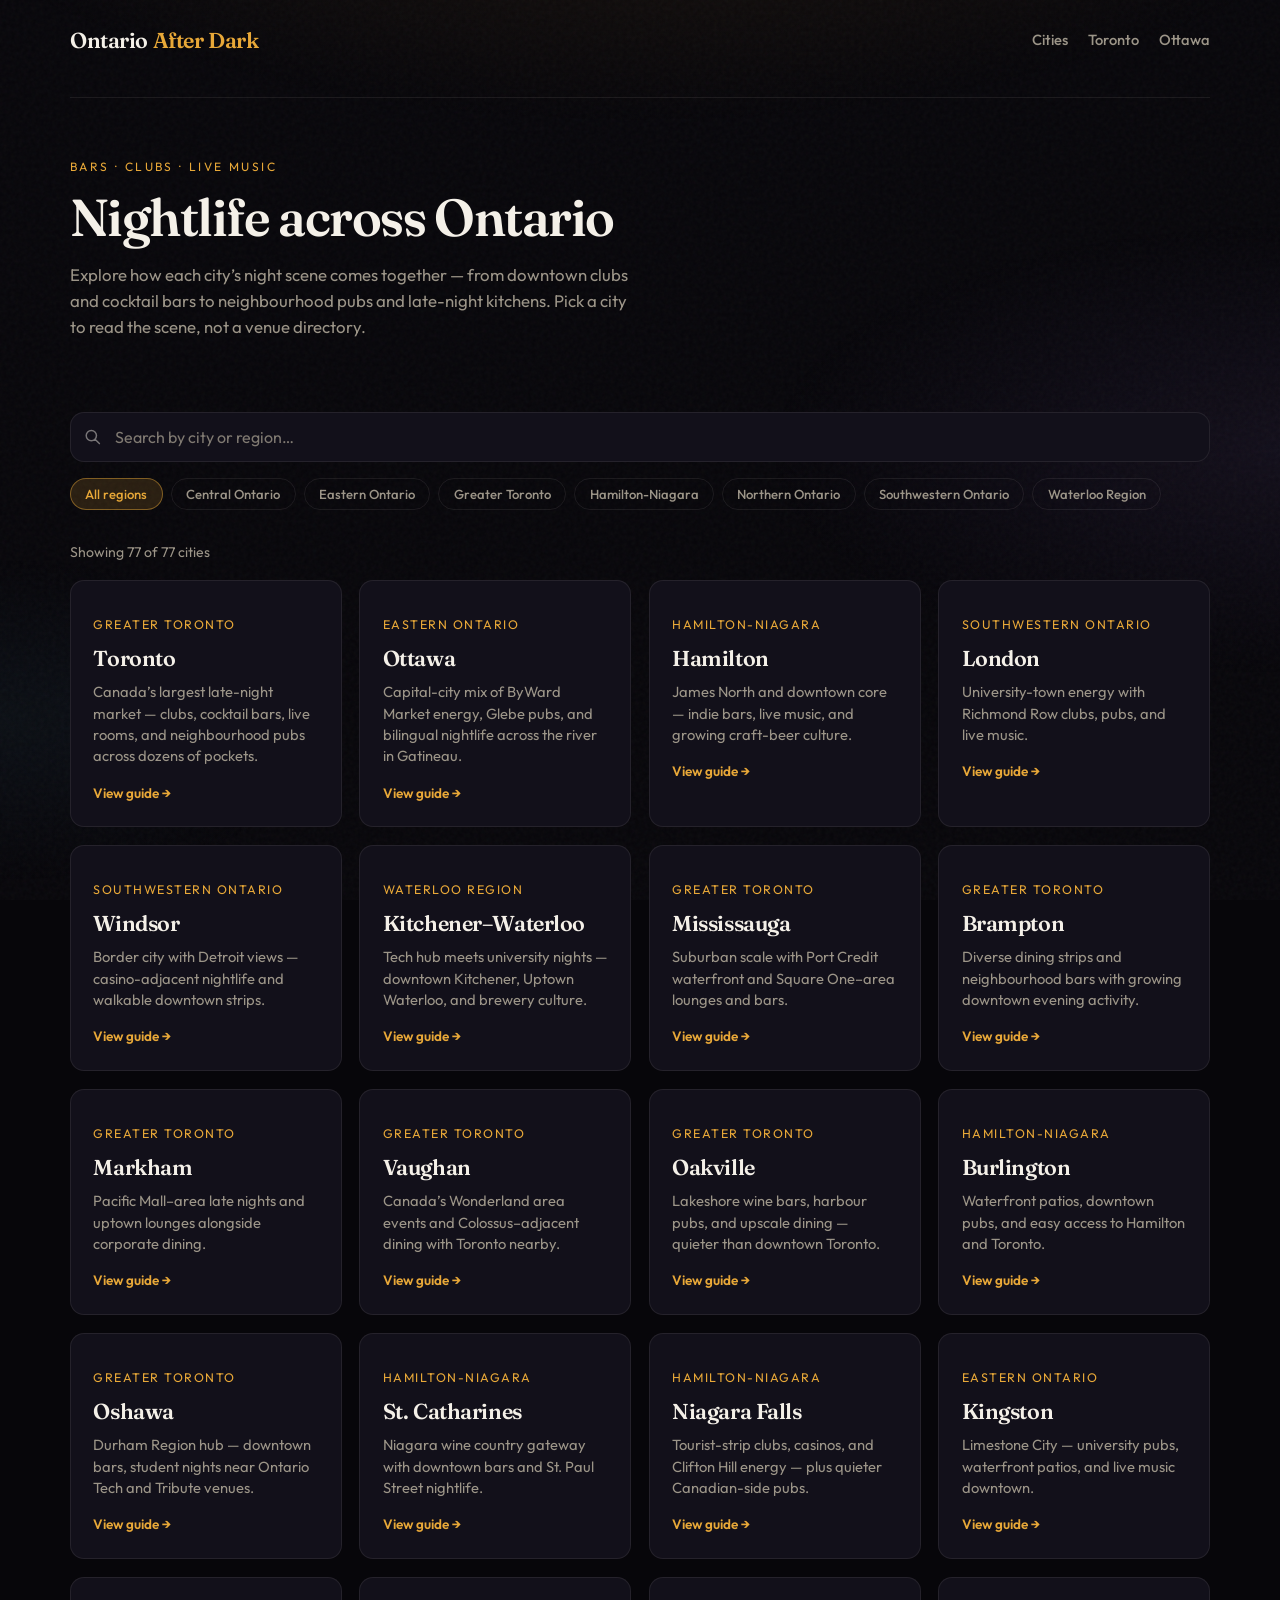
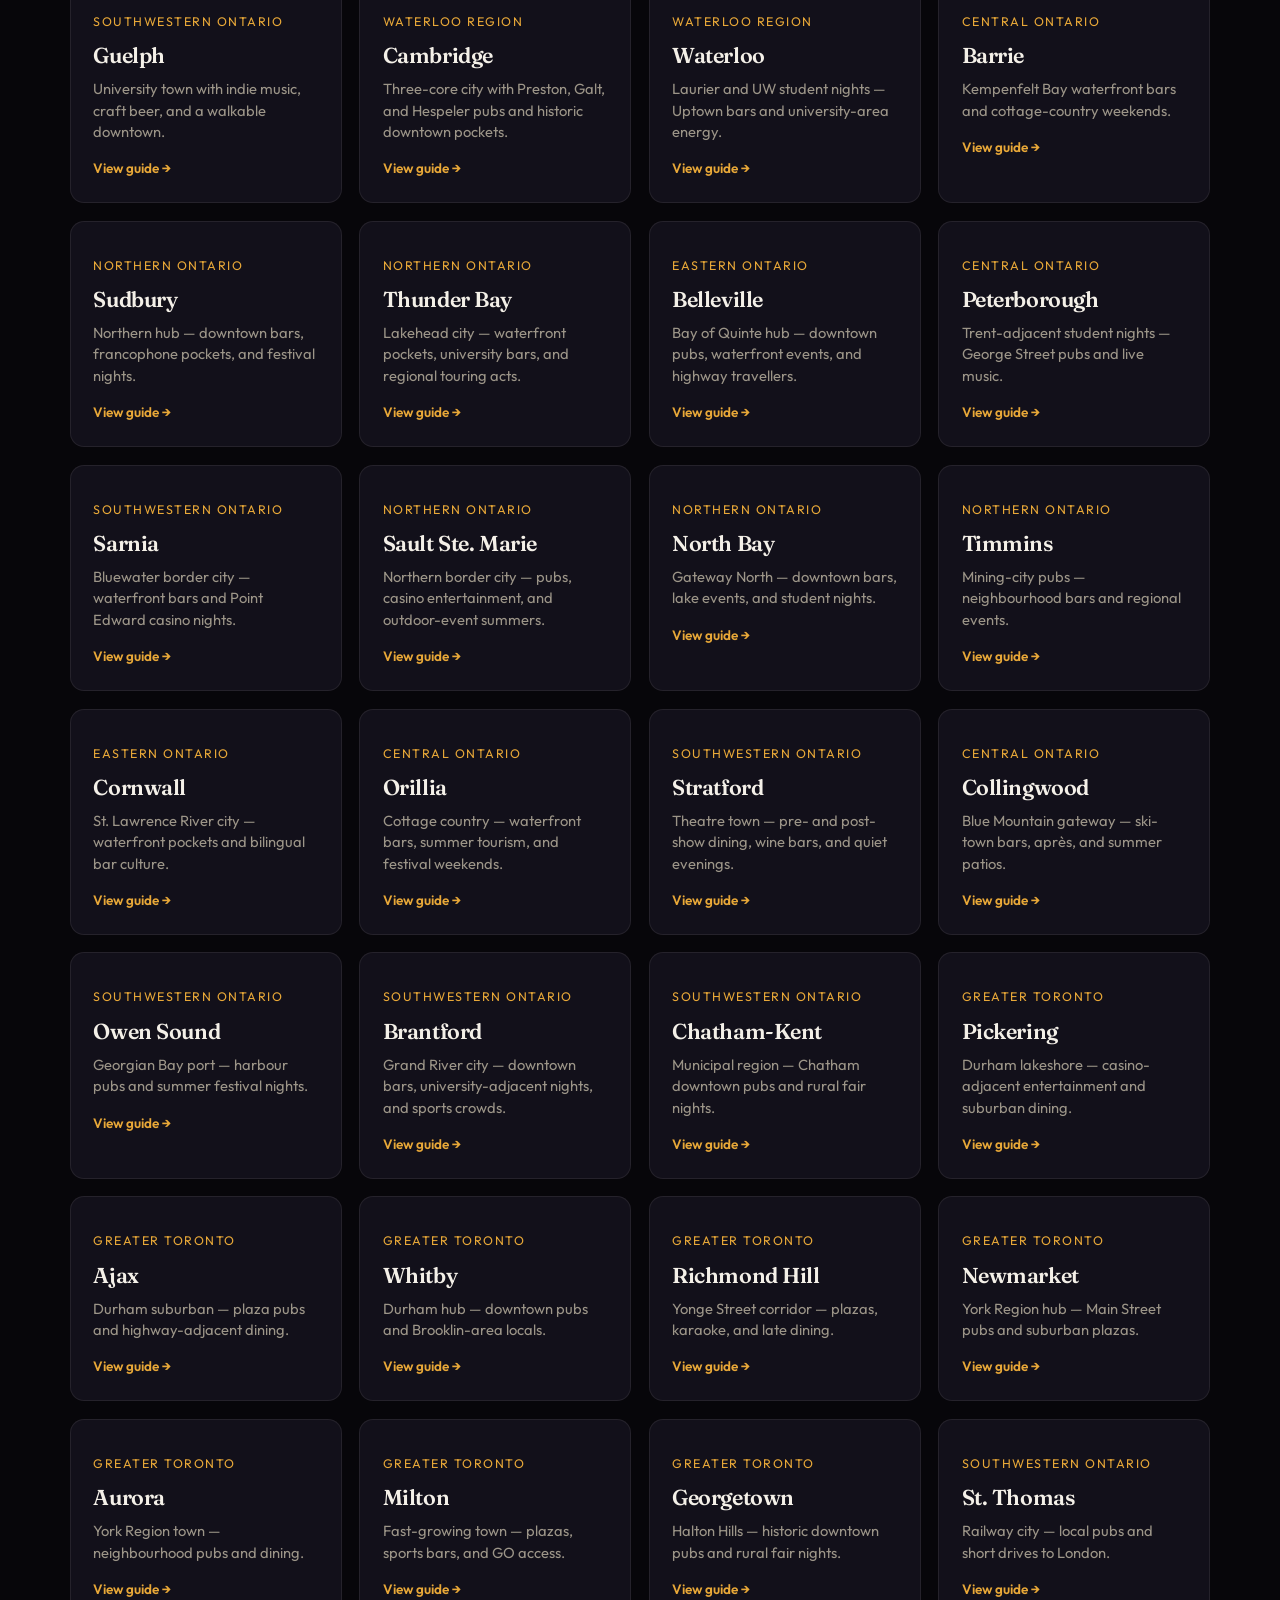
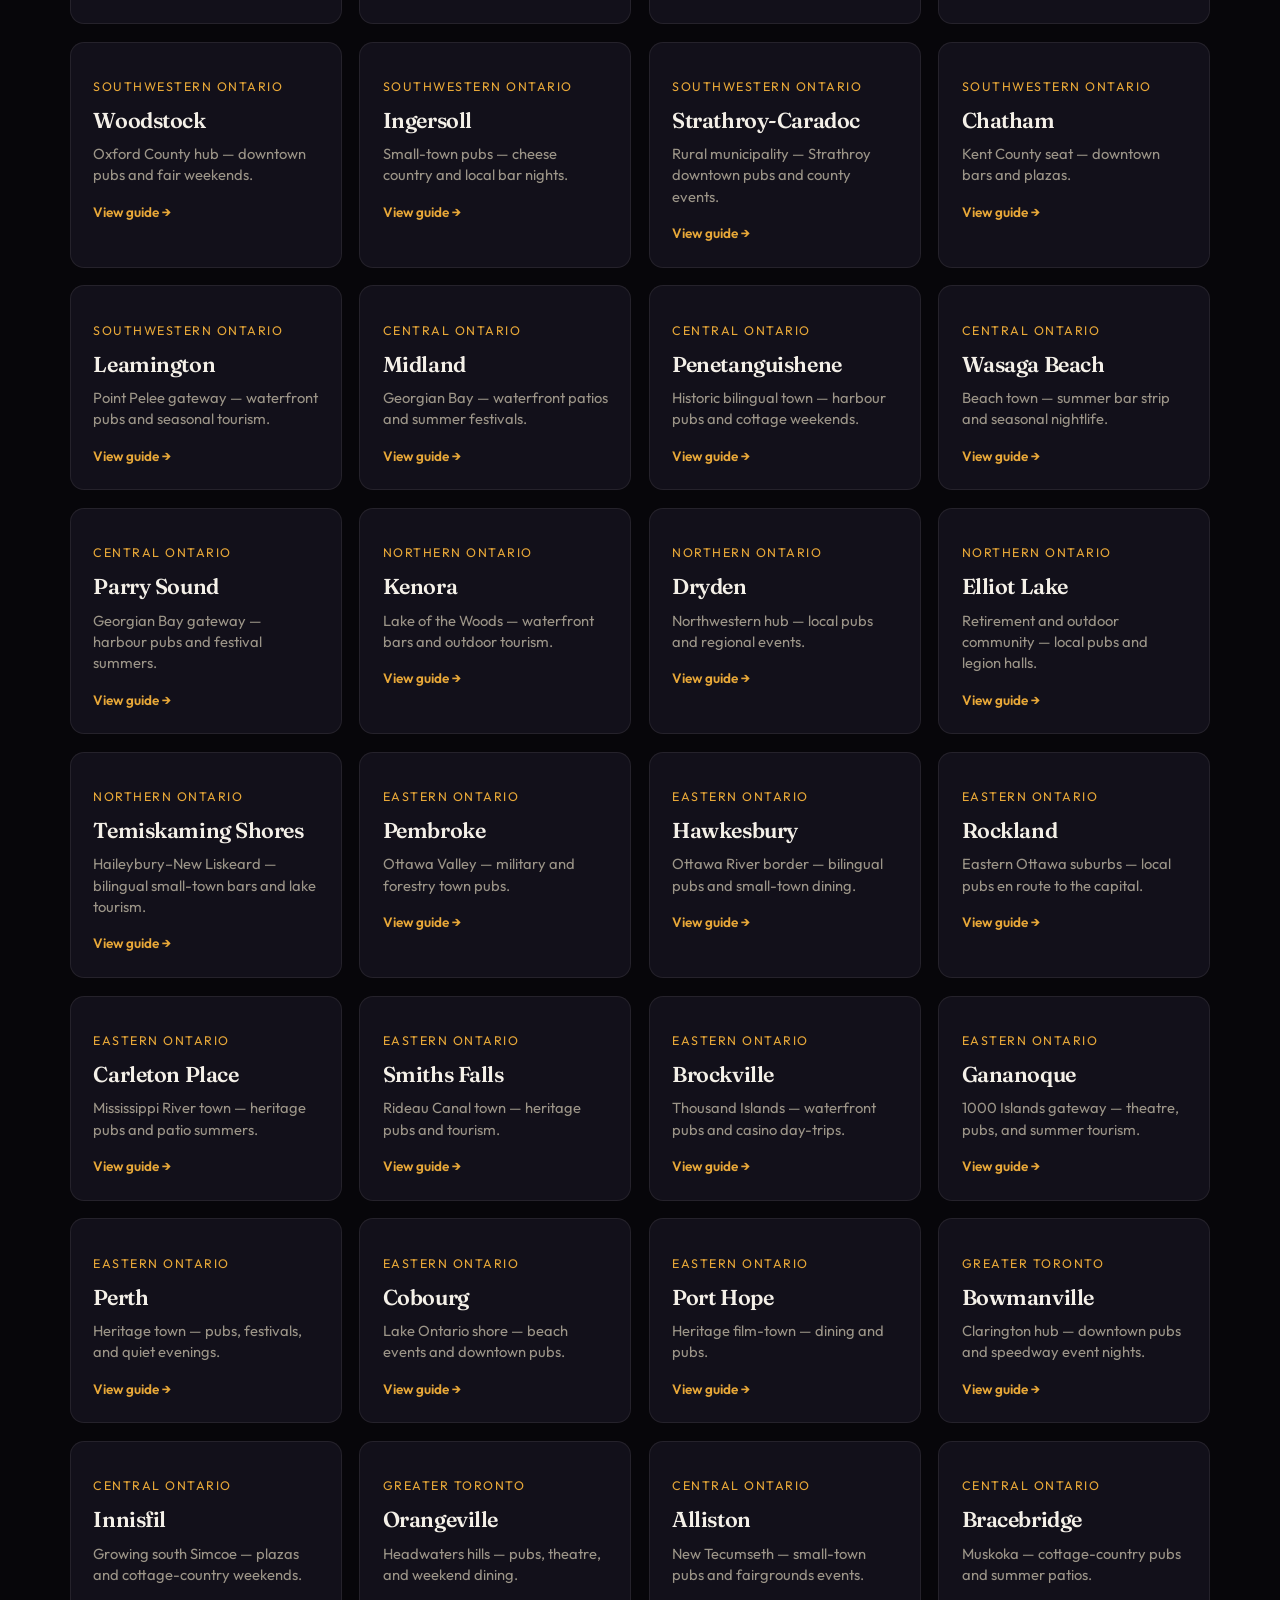
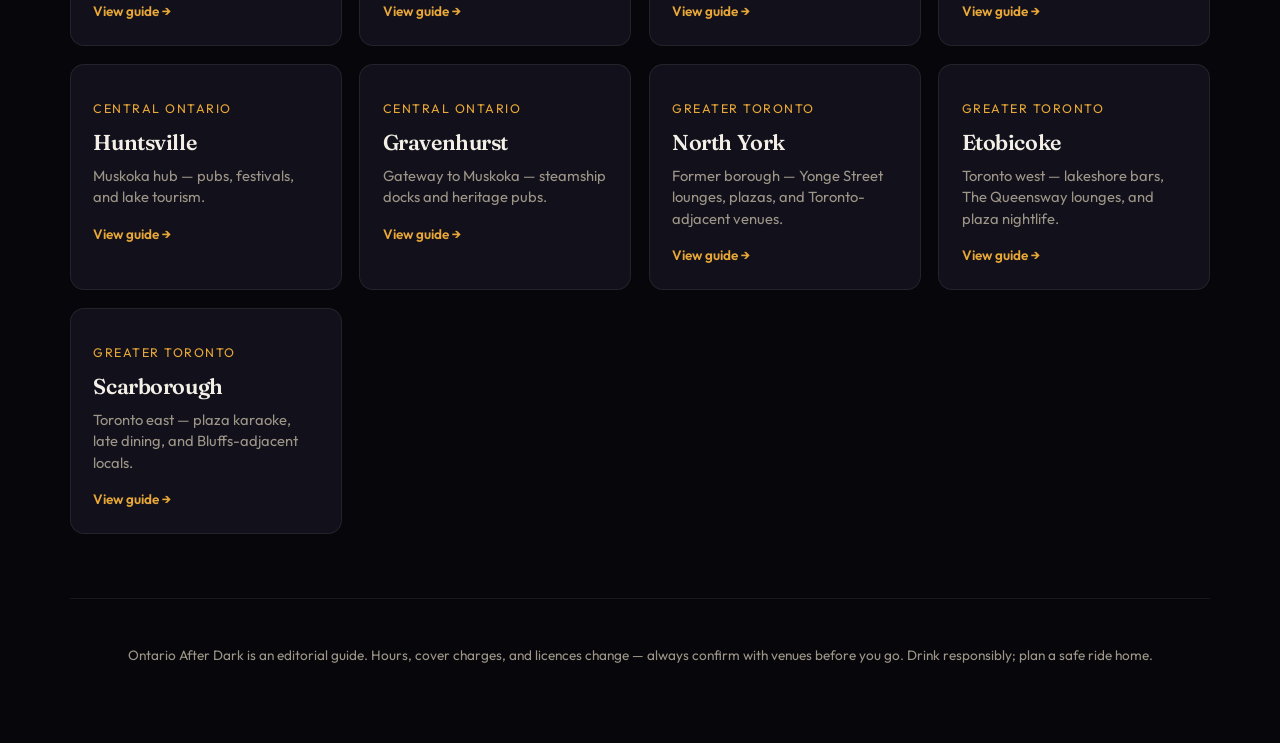
==== index.html @ fb51fbf4 "Add static Ontario After Dark nightlife guide site Made-with: Cursor" ====
<!DOCTYPE html>
<html lang="en-CA">
  <head>
    <meta charset="utf-8" />
    <meta name="viewport" content="width=device-width, initial-scale=1" />
    <meta
      name="description"
      content="Ontario After Dark — a guide to nightlife by city: bars, nightclubs, live music, and late-night culture across Ontario."
    />
    <title>Ontario After Dark — Nightlife by City</title>
    <link rel="preconnect" href="https://fonts.googleapis.com" />
    <link rel="preconnect" href="https://fonts.gstatic.com" crossorigin />
    <link
      href="https://fonts.googleapis.com/css2?family=Fraunces:ital,opsz,wght@0,9..144,500;0,9..144,600;0,9..144,700;1,9..144,500&family=Outfit:wght@400;500;600&display=swap"
      rel="stylesheet"
    />
    <link rel="stylesheet" href="css/styles.css" />
  </head>
  <body>
    <div class="site-wrap">
      <header class="site-header">
        <a class="logo" href="index.html">Ontario <span>After Dark</span></a>
        <nav class="nav-inline" aria-label="Primary">
          <a href="#cities">Cities</a>
          <a href="city.html?city=toronto">Toronto</a>
          <a href="city.html?city=ottawa">Ottawa</a>
        </nav>
      </header>

      <section class="hero">
        <p class="hero-eyebrow">Bars · Clubs · Live music</p>
        <h1>Nightlife across Ontario</h1>
        <p class="hero-lead">
          Explore how each city’s night scene comes together — from downtown clubs and cocktail bars to
          neighbourhood pubs and late-night kitchens. Pick a city to read the scene, not a venue directory.
        </p>
      </section>

      <div class="toolbar" id="cities">
        <div class="search-wrap">
          <svg xmlns="http://www.w3.org/2000/svg" fill="none" viewBox="0 0 24 24" stroke="currentColor" aria-hidden="true">
            <path stroke-linecap="round" stroke-linejoin="round" stroke-width="2" d="M21 21l-6-6m2-5a7 7 0 11-14 0 7 7 0 0114 0z" />
          </svg>
          <label for="city-search" class="visually-hidden">Search cities</label>
          <input id="city-search" type="search" placeholder="Search by city or region…" autocomplete="off" />
        </div>
        <div class="region-filters" id="region-filters" role="group" aria-label="Filter by region"></div>
      </div>

      <p class="results-meta" id="results-meta" aria-live="polite"></p>
      <div class="city-grid" id="city-grid"></div>
      <p class="empty-state" id="empty-state" hidden>No cities match your search. Try another name or region.</p>

      <footer class="site-footer">
        <p>
          Ontario After Dark is an editorial guide. Hours, cover charges, and licences change — always confirm
          with venues before you go. Drink responsibly; plan a safe ride home.
        </p>
      </footer>
    </div>

    <style>
      .visually-hidden {
        position: absolute;
        width: 1px;
        height: 1px;
        padding: 0;
        margin: -1px;
        overflow: hidden;
        clip: rect(0, 0, 0, 0);
        white-space: nowrap;
        border: 0;
      }
    </style>
    <script src="js/cities.js"></script>
    <script src="js/main.js"></script>
  </body>
</html>
---- css/styles.css ----
/* Ontario After Dark — editorial night-city aesthetic */
:root {
  --bg-deep: #07060a;
  --bg-card: #12101a;
  --bg-elevated: #1a1724;
  --text: #f4f0e8;
  --text-muted: #9c9588;
  --accent: #e8a838;
  --accent-soft: rgba(232, 168, 56, 0.15);
  --line: rgba(244, 240, 232, 0.08);
  --glow: rgba(232, 168, 56, 0.35);
  --font-display: "Fraunces", Georgia, serif;
  --font-sans: "Outfit", system-ui, sans-serif;
  --radius: 14px;
  --ease: cubic-bezier(0.22, 1, 0.36, 1);
}

*,
*::before,
*::after {
  box-sizing: border-box;
}

html {
  scroll-behavior: smooth;
}

body {
  margin: 0;
  font-family: var(--font-sans);
  font-weight: 400;
  color: var(--text);
  background: var(--bg-deep);
  min-height: 100vh;
  line-height: 1.55;
  font-size: 1.02rem;
}

/* Atmospheric background */
body::before {
  content: "";
  position: fixed;
  inset: 0;
  background:
    radial-gradient(ellipse 120% 80% at 50% -30%, rgba(232, 168, 56, 0.12), transparent 55%),
    radial-gradient(ellipse 80% 50% at 100% 50%, rgba(80, 60, 120, 0.15), transparent 50%),
    radial-gradient(ellipse 60% 40% at 0% 80%, rgba(40, 80, 100, 0.12), transparent 45%);
  pointer-events: none;
  z-index: 0;
}

body::after {
  content: "";
  position: fixed;
  inset: 0;
  background-image: url("data:image/svg+xml,%3Csvg viewBox='0 0 256 256' xmlns='http://www.w3.org/2000/svg'%3E%3Cfilter id='n'%3E%3CfeTurbulence type='fractalNoise' baseFrequency='0.85' numOctaves='4' stitchTiles='stitch'/%3E%3C/filter%3E%3Crect width='100%25' height='100%25' filter='url(%23n)' opacity='0.04'/%3E%3C/svg%3E");
  pointer-events: none;
  z-index: 0;
}

.site-wrap {
  position: relative;
  z-index: 1;
  max-width: 1180px;
  margin: 0 auto;
  padding: 0 1.25rem 4rem;
}

/* Header */
.site-header {
  display: flex;
  flex-wrap: wrap;
  align-items: center;
  justify-content: space-between;
  gap: 1rem;
  padding: 1.5rem 0 2.5rem;
  border-bottom: 1px solid var(--line);
}

.logo {
  font-family: var(--font-display);
  font-weight: 600;
  font-size: 1.35rem;
  letter-spacing: -0.02em;
  color: var(--text);
  text-decoration: none;
}

.logo span {
  color: var(--accent);
}

.nav-inline {
  display: flex;
  flex-wrap: wrap;
  gap: 0.75rem 1.25rem;
}

.nav-inline a {
  color: var(--text-muted);
  text-decoration: none;
  font-size: 0.92rem;
  font-weight: 500;
  transition: color 0.2s var(--ease);
}

.nav-inline a:hover {
  color: var(--accent);
}

/* Hero */
.hero {
  padding: 3rem 0 2.5rem;
}

.hero-eyebrow {
  font-size: 0.75rem;
  text-transform: uppercase;
  letter-spacing: 0.2em;
  color: var(--accent);
  margin-bottom: 0.75rem;
}

.hero h1 {
  font-family: var(--font-display);
  font-weight: 600;
  font-size: clamp(2.1rem, 5vw, 3.25rem);
  line-height: 1.1;
  letter-spacing: -0.03em;
  margin: 0 0 1rem;
  max-width: 18ch;
}

.hero-lead {
  color: var(--text-muted);
  max-width: 52ch;
  font-size: 1.05rem;
  margin: 0 0 2rem;
}

/* Search + filters */
.toolbar {
  display: flex;
  flex-direction: column;
  gap: 1rem;
  margin-bottom: 2rem;
}

@media (min-width: 640px) {
  .toolbar {
    flex-direction: row;
    align-items: center;
    flex-wrap: wrap;
  }
}

.search-wrap {
  flex: 1;
  min-width: min(100%, 280px);
  position: relative;
}

.search-wrap input {
  width: 100%;
  padding: 0.85rem 1rem 0.85rem 2.75rem;
  border: 1px solid var(--line);
  border-radius: var(--radius);
  background: var(--bg-card);
  color: var(--text);
  font-family: inherit;
  font-size: 1rem;
  transition: border-color 0.2s, box-shadow 0.2s;
}

.search-wrap input::placeholder {
  color: var(--text-muted);
  opacity: 0.8;
}

.search-wrap input:focus {
  outline: none;
  border-color: var(--accent);
  box-shadow: 0 0 0 3px var(--accent-soft);
}

.search-wrap svg {
  position: absolute;
  left: 0.9rem;
  top: 50%;
  transform: translateY(-50%);
  width: 1.1rem;
  height: 1.1rem;
  opacity: 0.45;
}

.region-filters {
  display: flex;
  flex-wrap: wrap;
  gap: 0.5rem;
}

.chip {
  border: 1px solid var(--line);
  background: transparent;
  color: var(--text-muted);
  padding: 0.45rem 0.9rem;
  border-radius: 999px;
  font-family: inherit;
  font-size: 0.82rem;
  font-weight: 500;
  cursor: pointer;
  transition: background 0.2s, color 0.2s, border-color 0.2s;
}

.chip:hover {
  color: var(--text);
  border-color: var(--text-muted);
}

.chip.is-active {
  background: var(--accent-soft);
  border-color: rgba(232, 168, 56, 0.45);
  color: var(--accent);
}

.results-meta {
  font-size: 0.88rem;
  color: var(--text-muted);
  margin-bottom: 1rem;
}

/* City grid */
.city-grid {
  display: grid;
  grid-template-columns: repeat(auto-fill, minmax(260px, 1fr));
  gap: 1.1rem;
}

.city-card {
  display: block;
  padding: 1.35rem 1.4rem;
  background: var(--bg-card);
  border: 1px solid var(--line);
  border-radius: var(--radius);
  text-decoration: none;
  color: inherit;
  transition: transform 0.35s var(--ease), border-color 0.25s, box-shadow 0.35s;
  position: relative;
  overflow: hidden;
}

.city-card::after {
  content: "";
  position: absolute;
  inset: 0;
  background: linear-gradient(135deg, transparent 60%, var(--accent-soft));
  opacity: 0;
  transition: opacity 0.35s;
  pointer-events: none;
}

.city-card:hover {
  transform: translateY(-4px);
  border-color: rgba(232, 168, 56, 0.25);
  box-shadow: 0 20px 50px -20px var(--glow);
}

.city-card:hover::after {
  opacity: 1;
}

.city-card h2 {
  font-family: var(--font-display);
  font-size: 1.35rem;
  font-weight: 600;
  margin: 0 0 0.35rem;
  letter-spacing: -0.02em;
}

.city-card .region {
  font-size: 0.78rem;
  text-transform: uppercase;
  letter-spacing: 0.12em;
  color: var(--accent);
  margin-bottom: 0.5rem;
}

.city-card .blurb {
  font-size: 0.92rem;
  color: var(--text-muted);
  margin: 0;
  line-height: 1.45;
}

.city-card .arrow {
  margin-top: 1rem;
  font-size: 0.85rem;
  font-weight: 600;
  color: var(--accent);
  display: inline-flex;
  align-items: center;
  gap: 0.35rem;
}

/* City page */
.breadcrumb {
  font-size: 0.88rem;
  padding: 1.5rem 0 0;
}

.breadcrumb a {
  color: var(--text-muted);
  text-decoration: none;
}

.breadcrumb a:hover {
  color: var(--accent);
}

.breadcrumb span {
  color: var(--text-muted);
  margin: 0 0.4rem;
}

.city-hero {
  padding: 2rem 0 2.5rem;
}

.city-hero .region {
  font-size: 0.78rem;
  text-transform: uppercase;
  letter-spacing: 0.15em;
  color: var(--accent);
  margin-bottom: 0.5rem;
}

.city-hero h1 {
  font-family: var(--font-display);
  font-size: clamp(2rem, 4.5vw, 2.75rem);
  margin: 0 0 1rem;
  letter-spacing: -0.03em;
}

.city-hero .intro {
  color: var(--text-muted);
  max-width: 62ch;
  font-size: 1.05rem;
  margin: 0;
}

.section-block {
  margin-bottom: 2.75rem;
}

.section-block h2 {
  font-family: var(--font-display);
  font-size: 1.45rem;
  font-weight: 600;
  margin: 0 0 1rem;
  padding-bottom: 0.5rem;
  border-bottom: 1px solid var(--line);
}

.category-grid {
  display: grid;
  gap: 1rem;
}

@media (min-width: 700px) {
  .category-grid {
    grid-template-columns: repeat(2, 1fr);
  }
}

.category-card {
  background: var(--bg-elevated);
  border: 1px solid var(--line);
  border-radius: var(--radius);
  padding: 1.25rem 1.35rem;
}

.category-card h3 {
  font-size: 1rem;
  font-weight: 600;
  margin: 0 0 0.5rem;
  color: var(--accent);
}

.category-card p {
  margin: 0;
  font-size: 0.95rem;
  color: var(--text-muted);
  line-height: 1.5;
}

.tips-list {
  margin: 0;
  padding-left: 1.2rem;
  color: var(--text-muted);
  font-size: 0.95rem;
}

.tips-list li {
  margin-bottom: 0.5rem;
}

.disclaimer {
  margin-top: 3rem;
  padding: 1.25rem 1.4rem;
  background: var(--bg-card);
  border: 1px solid var(--line);
  border-radius: var(--radius);
  font-size: 0.88rem;
  color: var(--text-muted);
  line-height: 1.5;
}

.disclaimer strong {
  color: var(--text);
}

.site-footer {
  margin-top: 4rem;
  padding-top: 2rem;
  border-top: 1px solid var(--line);
  font-size: 0.85rem;
  color: var(--text-muted);
  text-align: center;
}

.empty-state {
  text-align: center;
  padding: 3rem 1rem;
  color: var(--text-muted);
}

@keyframes fade-up {
  from {
    opacity: 0;
    transform: translateY(12px);
  }
  to {
    opacity: 1;
    transform: translateY(0);
  }
}

.city-card {
  animation: fade-up 0.6s var(--ease) backwards;
}

.city-card:nth-child(1) { animation-delay: 0.02s; }
.city-card:nth-child(2) { animation-delay: 0.05s; }
.city-card:nth-child(3) { animation-delay: 0.08s; }
.city-card:nth-child(4) { animation-delay: 0.11s; }
.city-card:nth-child(5) { animation-delay: 0.14s; }
.city-card:nth-child(6) { animation-delay: 0.17s; }
.city-card:nth-child(7) { animation-delay: 0.2s; }
.city-card:nth-child(8) { animation-delay: 0.23s; }
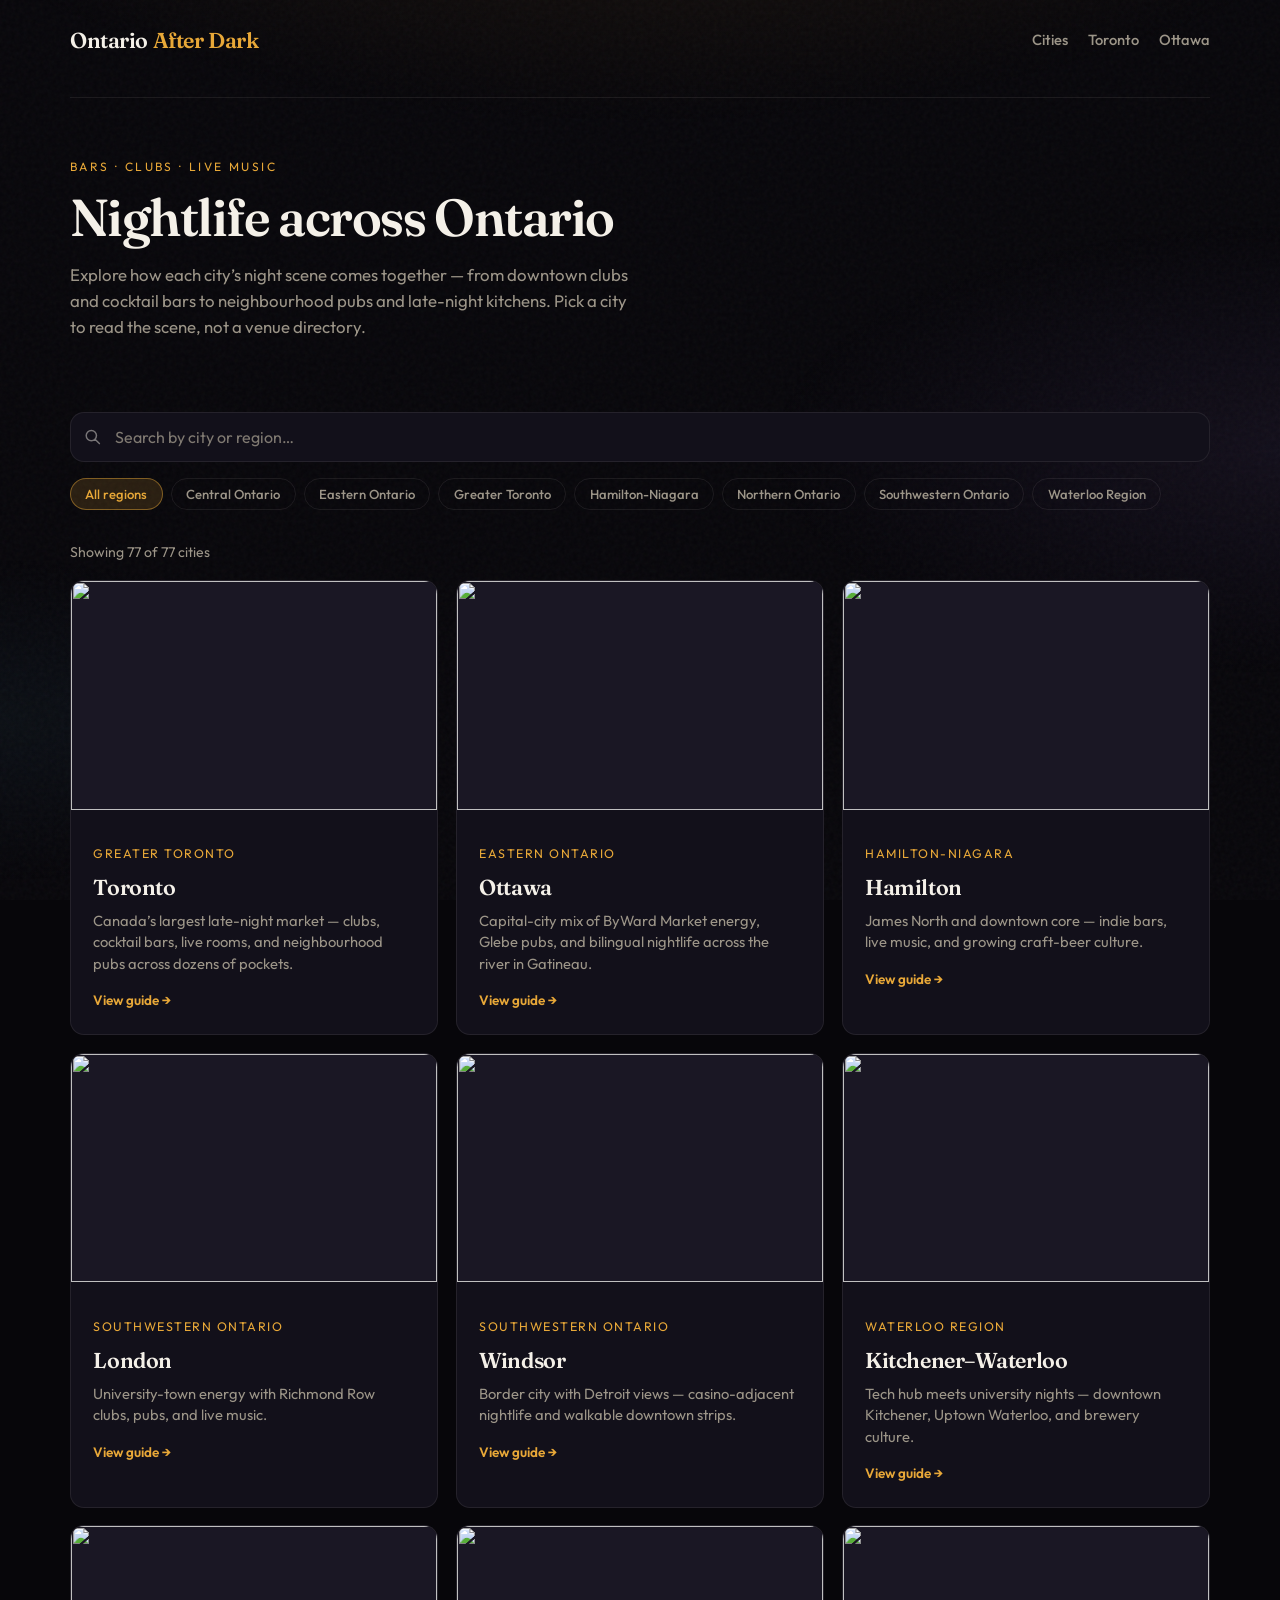
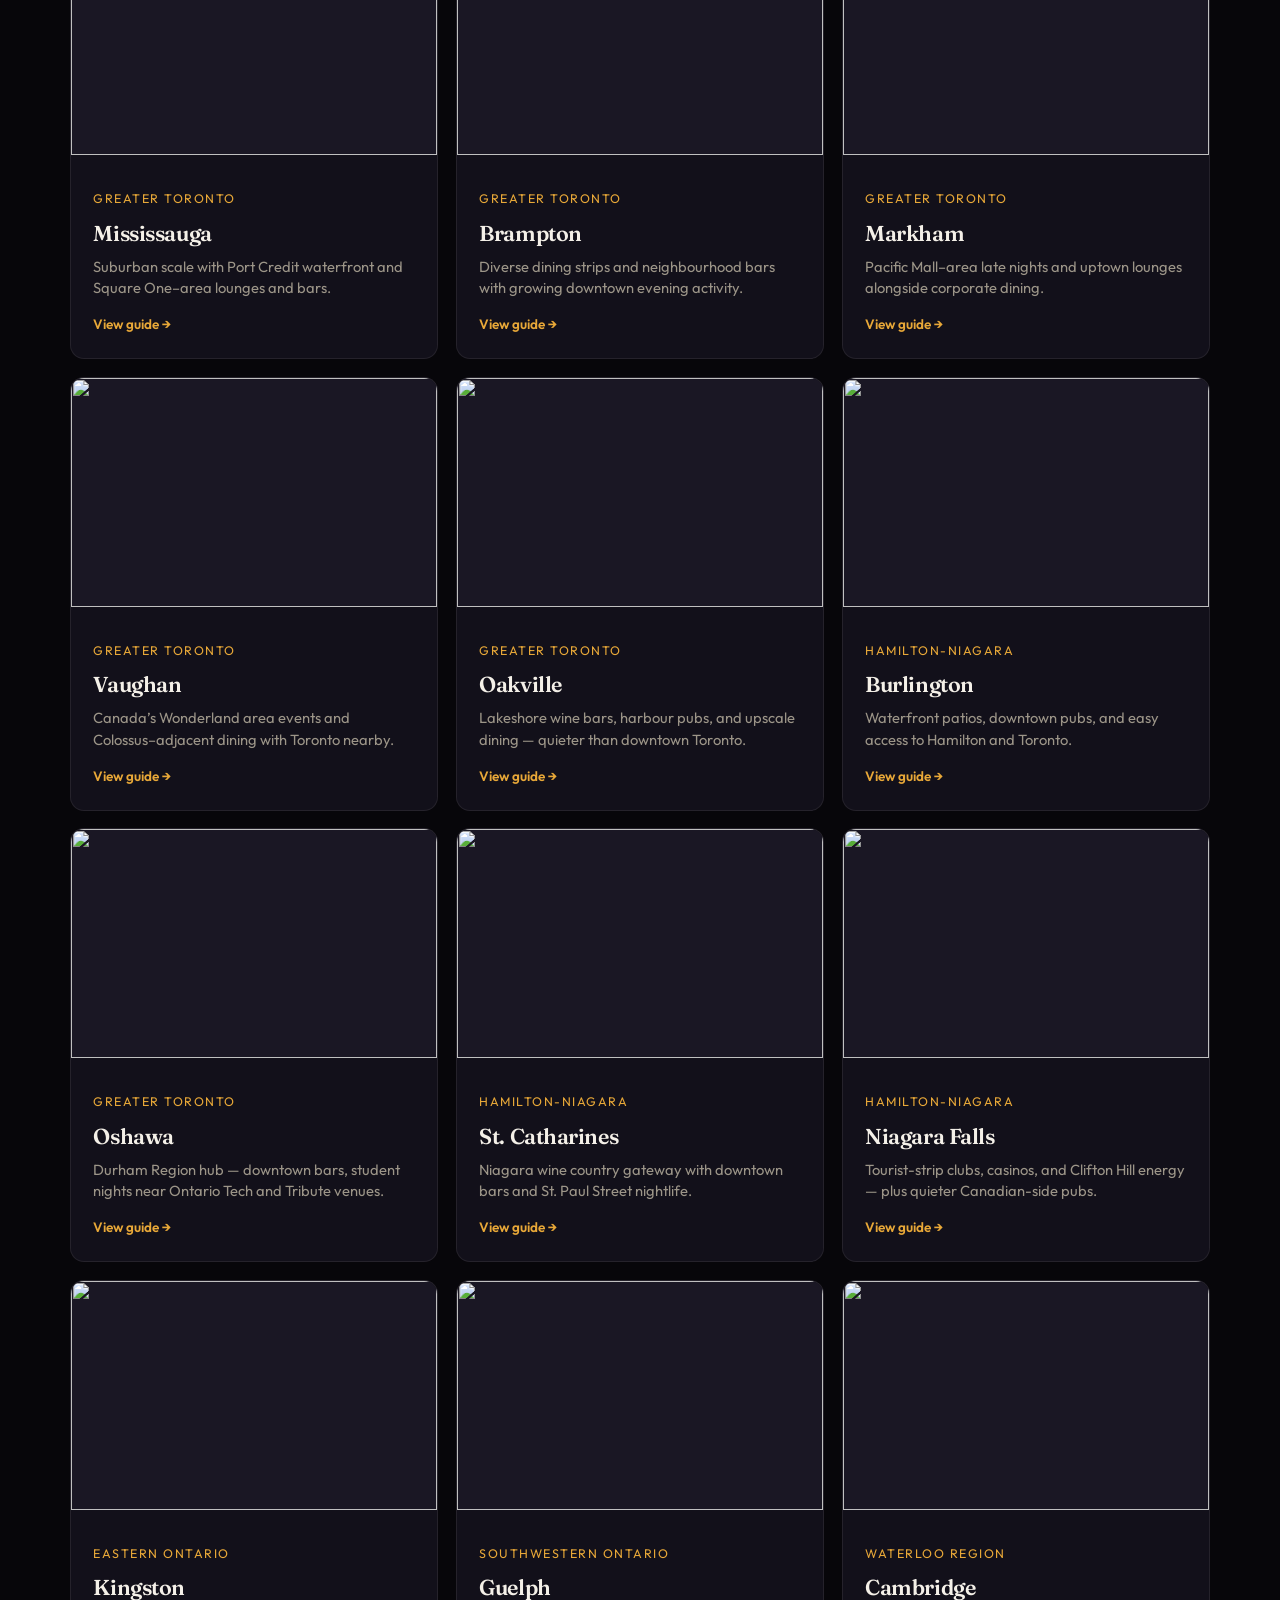
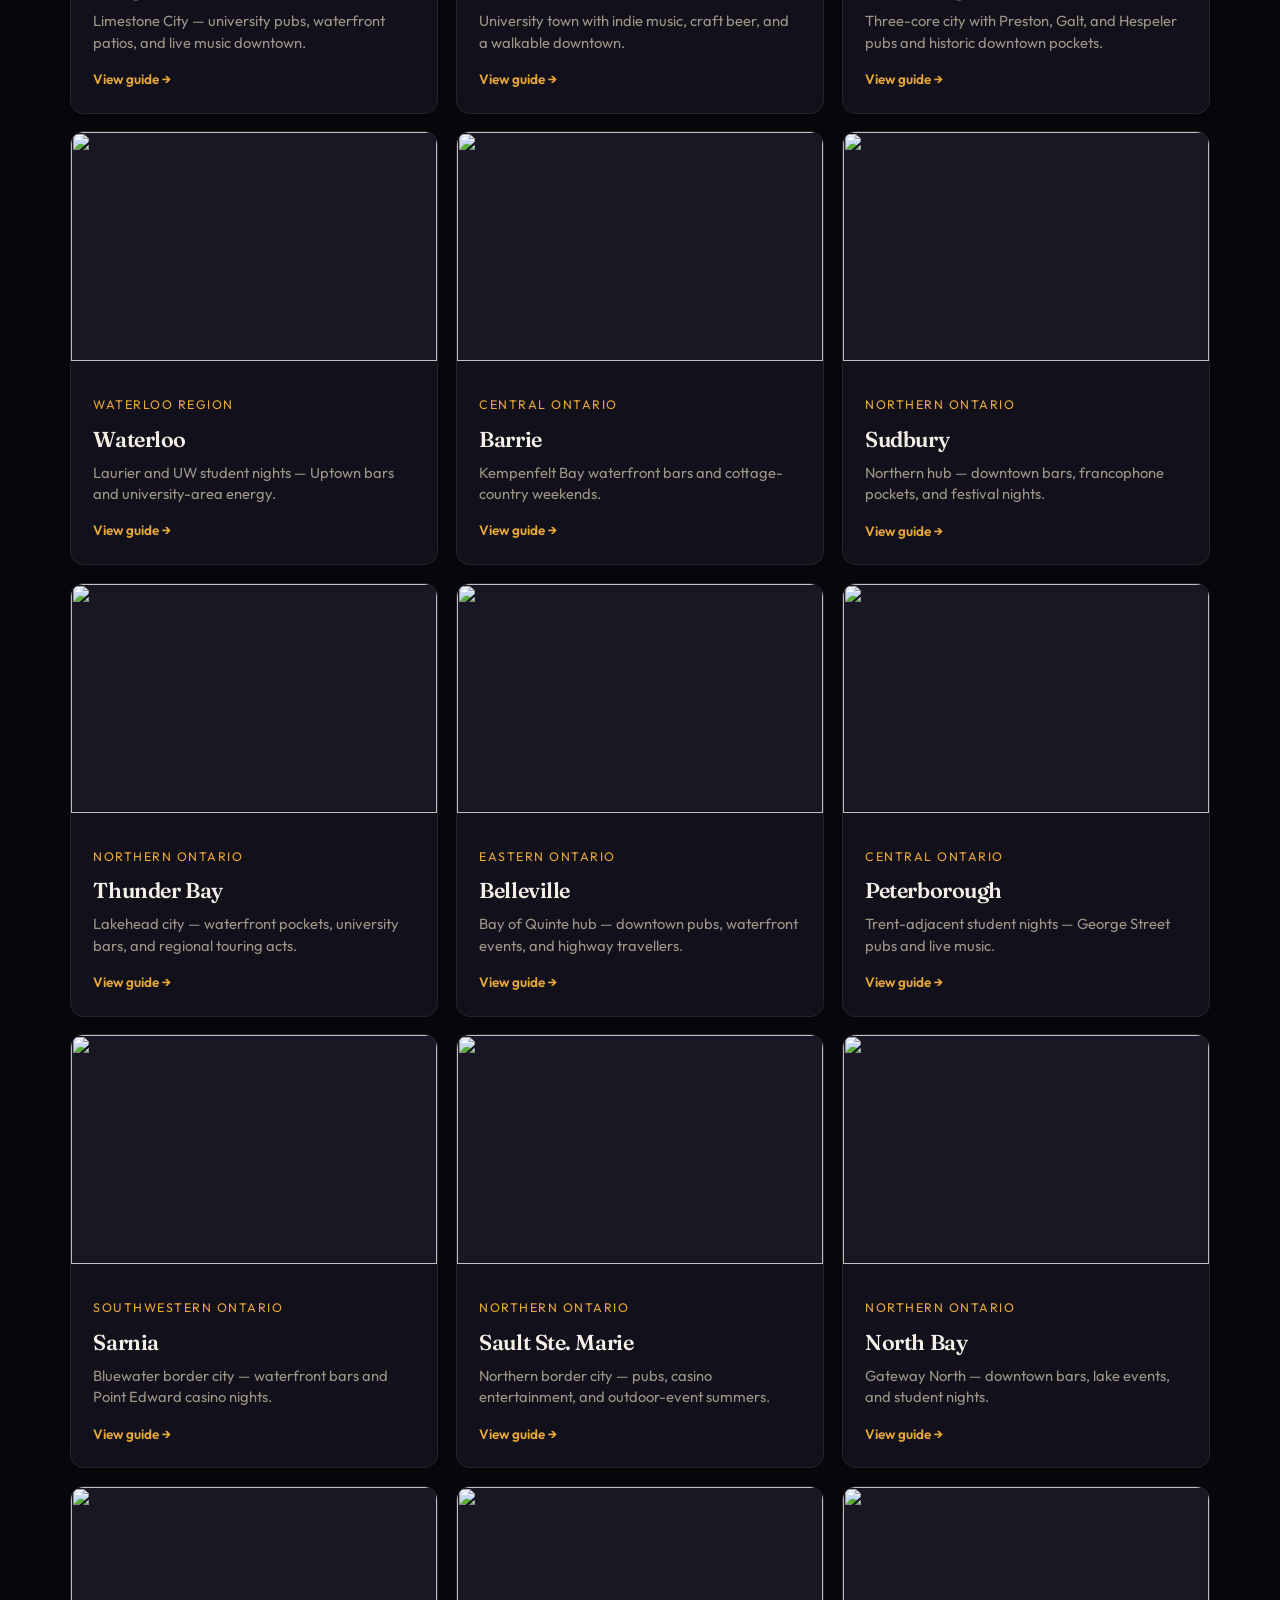
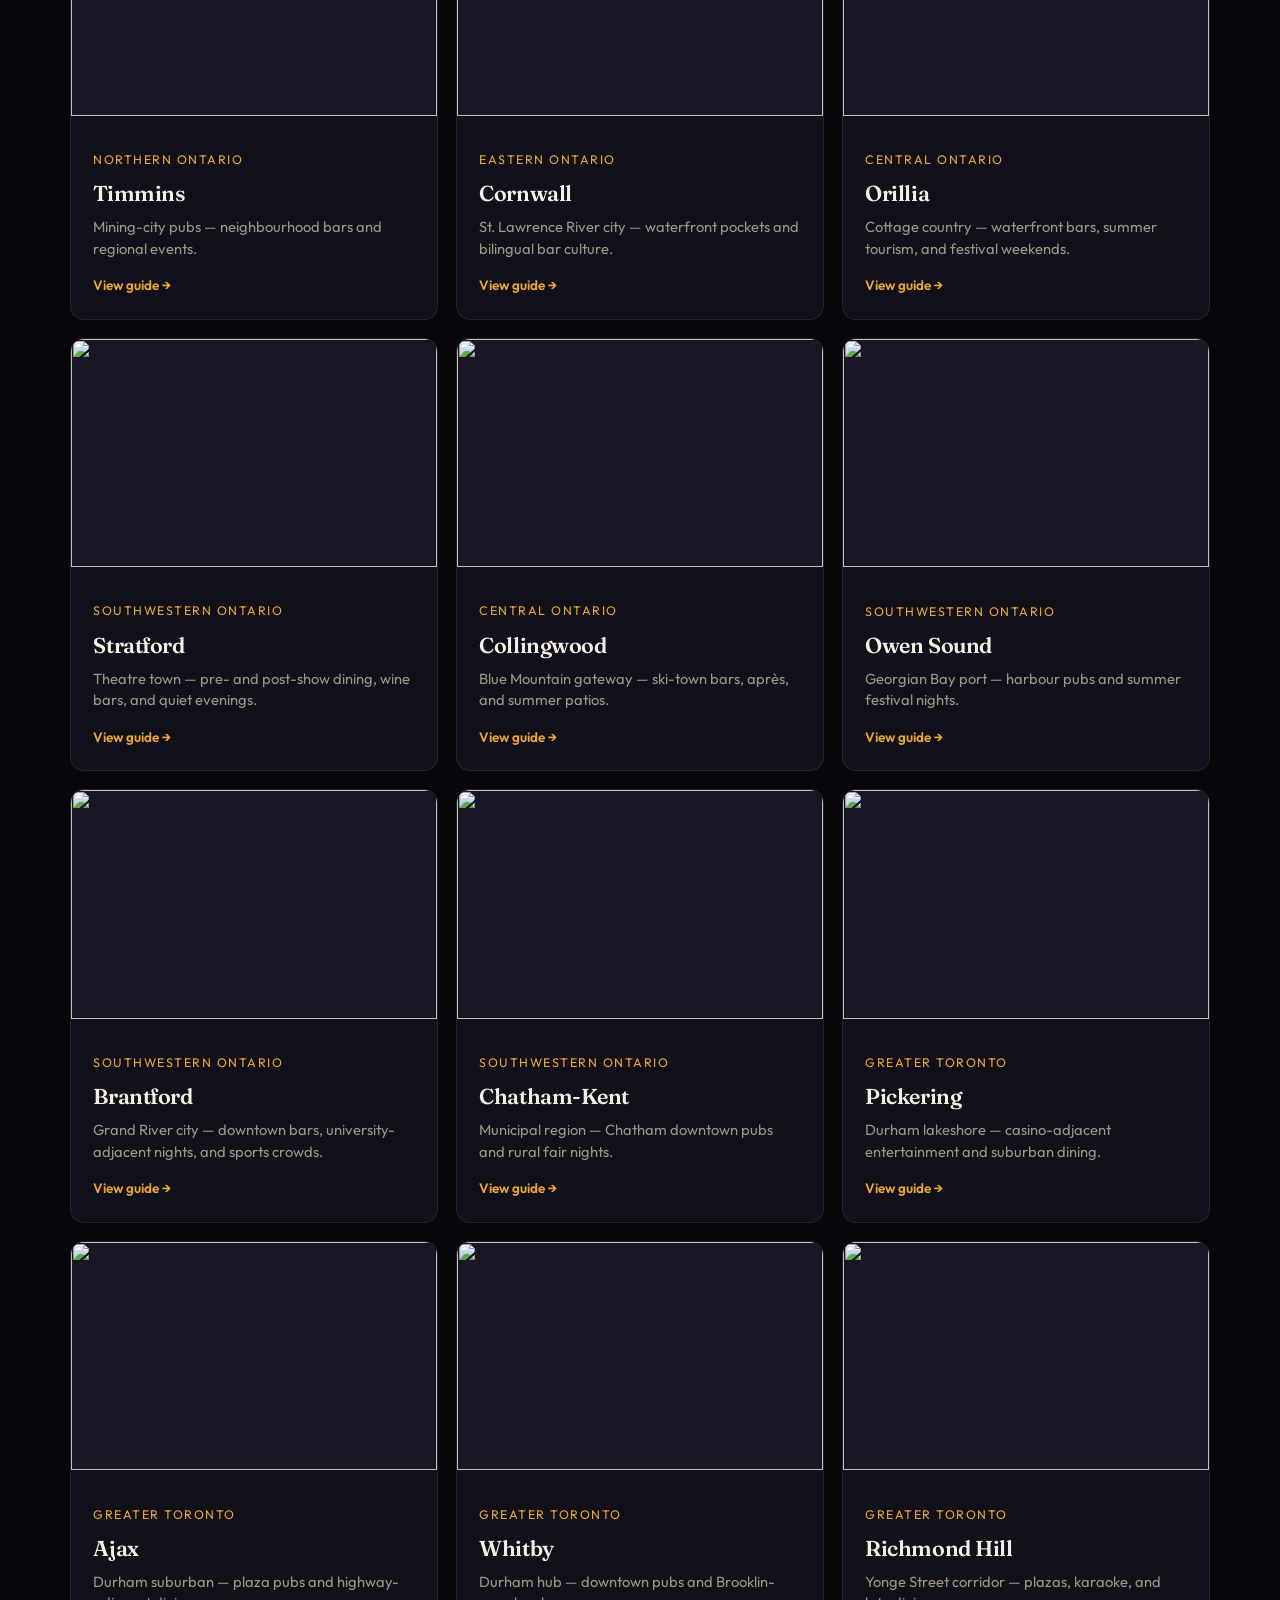
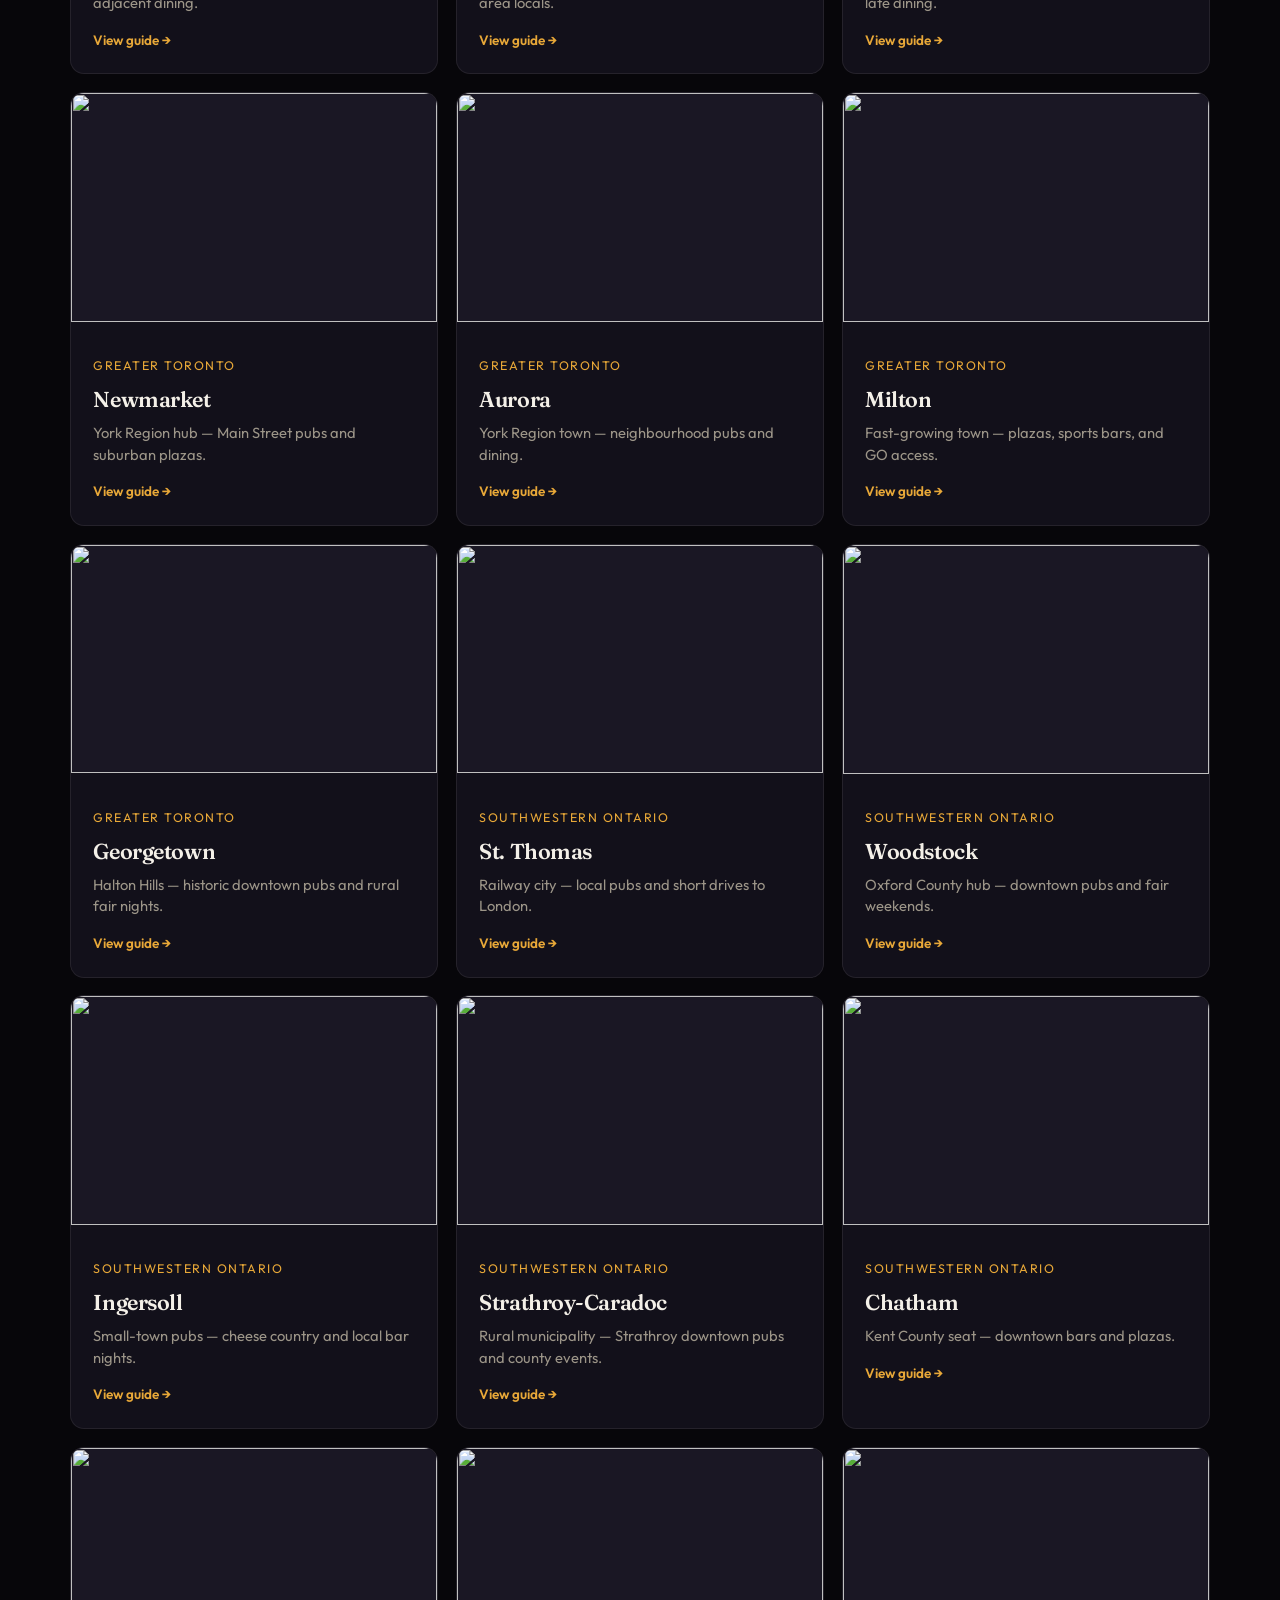
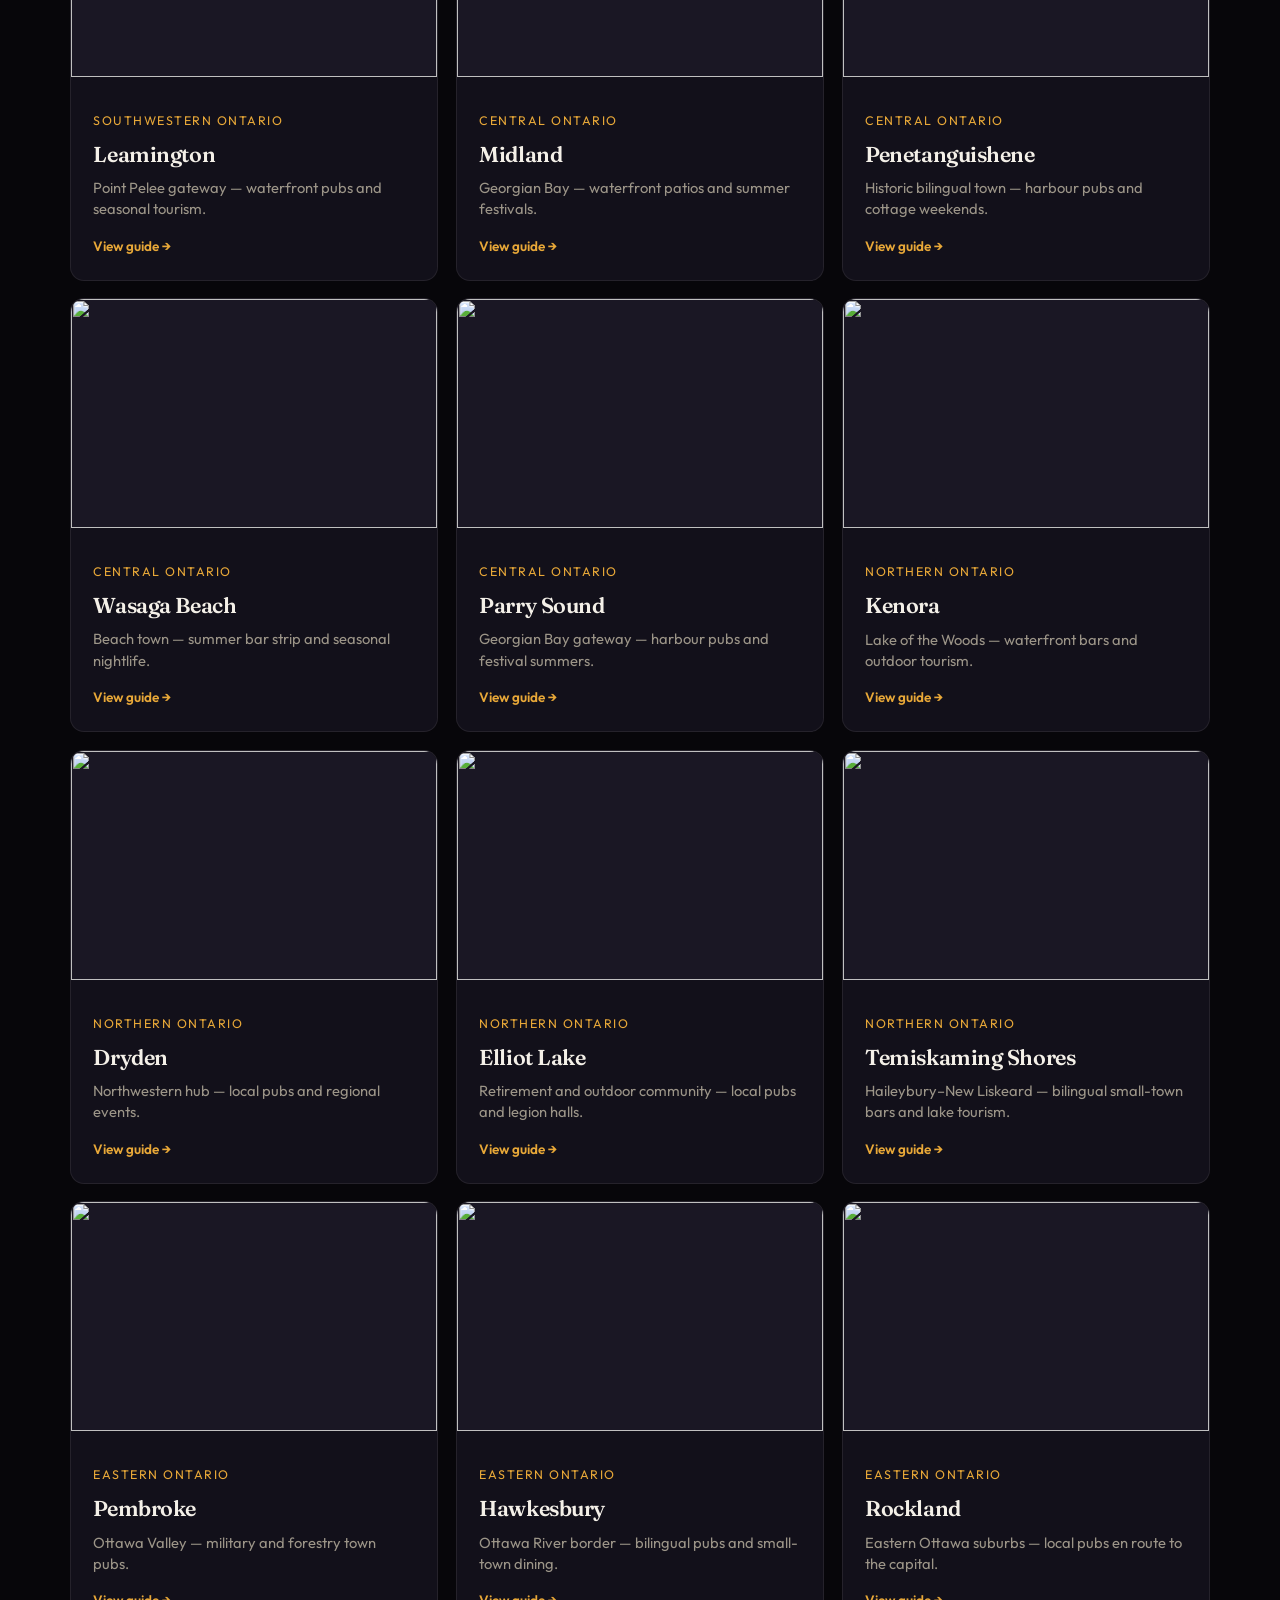
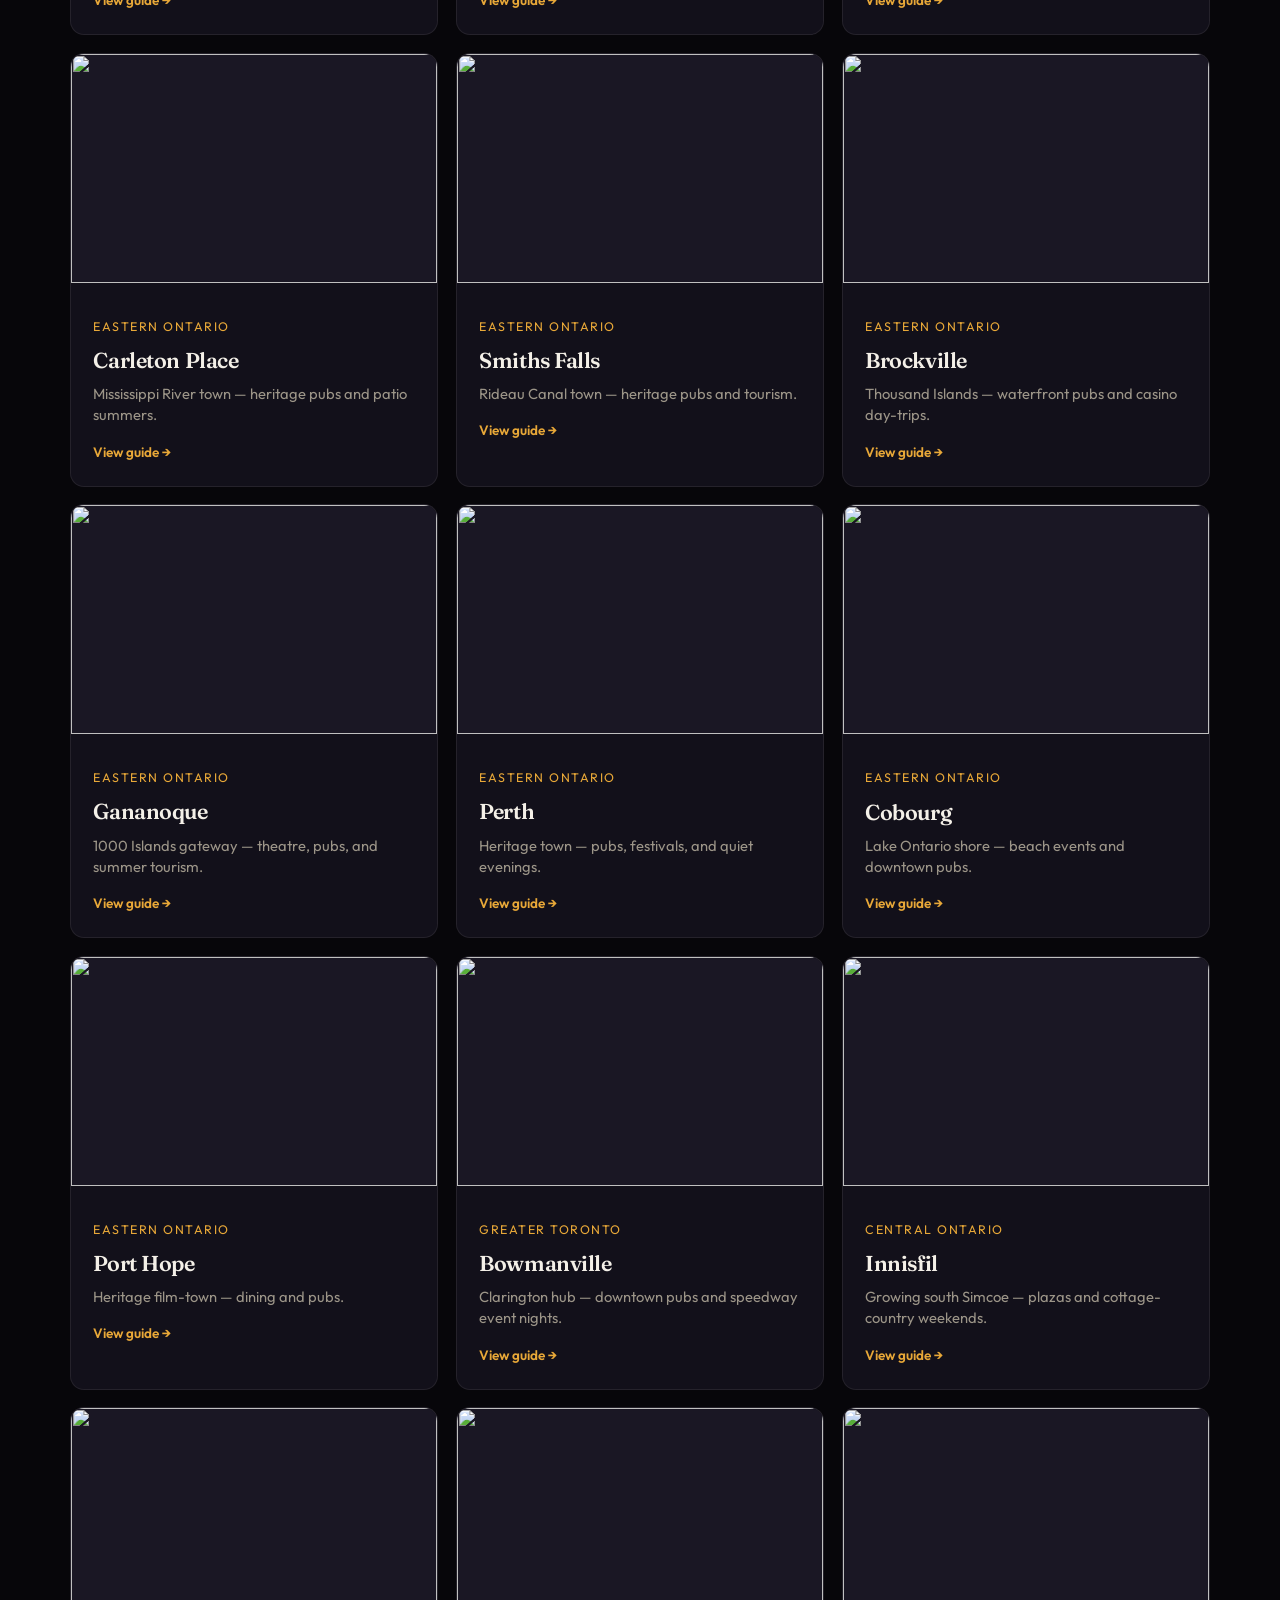
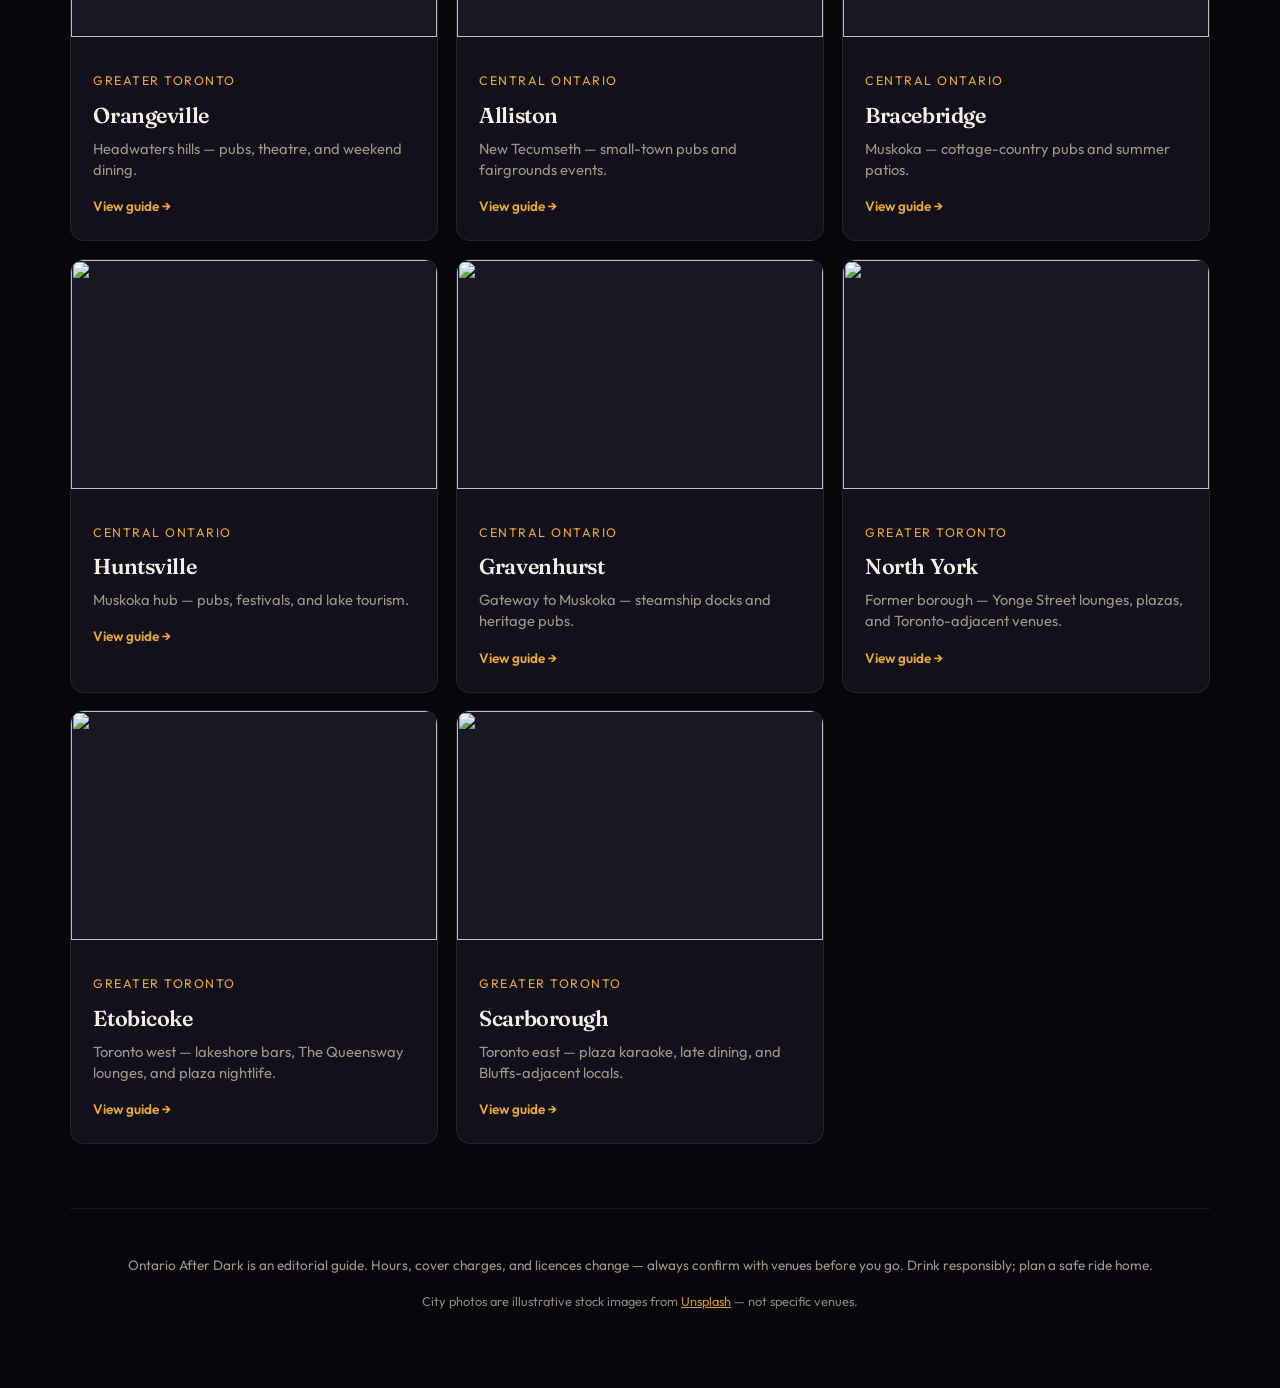
==== commit cd3761e2: "Add city photos, map locations, and district guides Made-with: Cursor" ====
--- a/index.html
+++ b/index.html
@@ -10,6 +10,7 @@
     <title>Ontario After Dark — Nightlife by City</title>
     <link rel="preconnect" href="https://fonts.googleapis.com" />
     <link rel="preconnect" href="https://fonts.gstatic.com" crossorigin />
+    <link rel="preconnect" href="https://images.unsplash.com" crossorigin />
     <link
       href="https://fonts.googleapis.com/css2?family=Fraunces:ital,opsz,wght@0,9..144,500;0,9..144,600;0,9..144,700;1,9..144,500&family=Outfit:wght@400;500;600&display=swap"
       rel="stylesheet"
@@ -56,6 +57,11 @@
           Ontario After Dark is an editorial guide. Hours, cover charges, and licences change — always confirm
           with venues before you go. Drink responsibly; plan a safe ride home.
         </p>
+        <p class="footer-credit">
+          City photos are illustrative stock images from
+          <a href="https://unsplash.com" rel="noopener noreferrer" target="_blank">Unsplash</a>
+          — not specific venues.
+        </p>
       </footer>
     </div>
 
@@ -73,6 +79,8 @@
       }
     </style>
     <script src="js/cities.js"></script>
+    <script src="js/location-data.js"></script>
+    <script src="js/media.js"></script>
     <script src="js/main.js"></script>
   </body>
 </html>
--- a/css/styles.css
+++ b/css/styles.css
@@ -232,13 +232,13 @@
 /* City grid */
 .city-grid {
   display: grid;
-  grid-template-columns: repeat(auto-fill, minmax(260px, 1fr));
+  grid-template-columns: repeat(auto-fill, minmax(280px, 1fr));
   gap: 1.1rem;
 }
 
 .city-card {
   display: block;
-  padding: 1.35rem 1.4rem;
+  padding: 0;
   background: var(--bg-card);
   border: 1px solid var(--line);
   border-radius: var(--radius);
@@ -249,6 +249,31 @@
   overflow: hidden;
 }
 
+.city-card-body {
+  padding: 1.35rem 1.4rem;
+  position: relative;
+  z-index: 1;
+}
+
+.city-card-media {
+  position: relative;
+  overflow: hidden;
+  aspect-ratio: 16 / 10;
+  background: var(--bg-elevated);
+}
+
+.city-card-media img {
+  width: 100%;
+  height: 100%;
+  object-fit: cover;
+  display: block;
+  transition: transform 0.5s var(--ease);
+}
+
+.city-card:hover .city-card-media img {
+  transform: scale(1.04);
+}
+
 .city-card::after {
   content: "";
   position: absolute;
@@ -269,7 +294,7 @@
   opacity: 1;
 }
 
-.city-card h2 {
+.city-card-body h2 {
   font-family: var(--font-display);
   font-size: 1.35rem;
   font-weight: 600;
@@ -277,7 +302,7 @@
   letter-spacing: -0.02em;
 }
 
-.city-card .region {
+.city-card-body .region {
   font-size: 0.78rem;
   text-transform: uppercase;
   letter-spacing: 0.12em;
@@ -285,14 +310,14 @@
   margin-bottom: 0.5rem;
 }
 
-.city-card .blurb {
+.city-card-body .blurb {
   font-size: 0.92rem;
   color: var(--text-muted);
   margin: 0;
   line-height: 1.45;
 }
 
-.city-card .arrow {
+.city-card-body .arrow {
   margin-top: 1rem;
   font-size: 0.85rem;
   font-weight: 600;
@@ -322,8 +347,117 @@
   margin: 0 0.4rem;
 }
 
+/* Hero image (city page) */
+.city-hero-media {
+  margin: 0 0 1.5rem;
+  border-radius: var(--radius);
+  overflow: hidden;
+  border: 1px solid var(--line);
+  background: var(--bg-elevated);
+}
+
+.city-hero-media img {
+  width: 100%;
+  aspect-ratio: 21 / 9;
+  object-fit: cover;
+  display: block;
+  max-height: min(52vh, 420px);
+}
+
+.photo-credit {
+  margin: 0;
+  padding: 0.65rem 1rem;
+  font-size: 0.75rem;
+  color: var(--text-muted);
+  line-height: 1.45;
+  background: rgba(7, 6, 10, 0.85);
+  border-top: 1px solid var(--line);
+}
+
+.photo-credit a {
+  color: var(--accent);
+}
+
+.section-lead {
+  color: var(--text-muted);
+  font-size: 0.95rem;
+  margin: -0.35rem 0 1.25rem;
+  max-width: 65ch;
+  line-height: 1.5;
+}
+
+.location-grid {
+  display: grid;
+  gap: 1rem;
+}
+
+@media (min-width: 640px) {
+  .location-grid {
+    grid-template-columns: repeat(2, 1fr);
+  }
+}
+
+.location-card {
+  background: var(--bg-elevated);
+  border: 1px solid var(--line);
+  border-radius: var(--radius);
+  padding: 1.2rem 1.3rem;
+  display: flex;
+  flex-direction: column;
+  gap: 0.35rem;
+}
+
+.location-card h3 {
+  font-family: var(--font-display);
+  font-size: 1.15rem;
+  font-weight: 600;
+  margin: 0;
+  letter-spacing: -0.02em;
+}
+
+.location-kind {
+  font-size: 0.78rem;
+  text-transform: uppercase;
+  letter-spacing: 0.1em;
+  color: var(--accent);
+  margin: 0;
+}
+
+.location-desc {
+  font-size: 0.92rem;
+  color: var(--text-muted);
+  margin: 0;
+  line-height: 1.5;
+  flex: 1;
+}
+
+.location-map {
+  margin-top: 0.5rem;
+  font-size: 0.9rem;
+  font-weight: 600;
+  color: var(--accent);
+  text-decoration: none;
+  align-self: flex-start;
+}
+
+.location-map:hover {
+  text-decoration: underline;
+}
+
+.sr-only {
+  position: absolute;
+  width: 1px;
+  height: 1px;
+  padding: 0;
+  margin: -1px;
+  overflow: hidden;
+  clip: rect(0, 0, 0, 0);
+  white-space: nowrap;
+  border: 0;
+}
+
 .city-hero {
-  padding: 2rem 0 2.5rem;
+  padding: 0 0 2.5rem;
 }
 
 .city-hero .region {
@@ -426,6 +560,16 @@
   font-size: 0.85rem;
   color: var(--text-muted);
   text-align: center;
+}
+
+.site-footer .footer-credit {
+  margin-top: 1rem;
+  font-size: 0.8rem;
+  opacity: 0.9;
+}
+
+.site-footer .footer-credit a {
+  color: var(--accent);
 }
 
 .empty-state {
